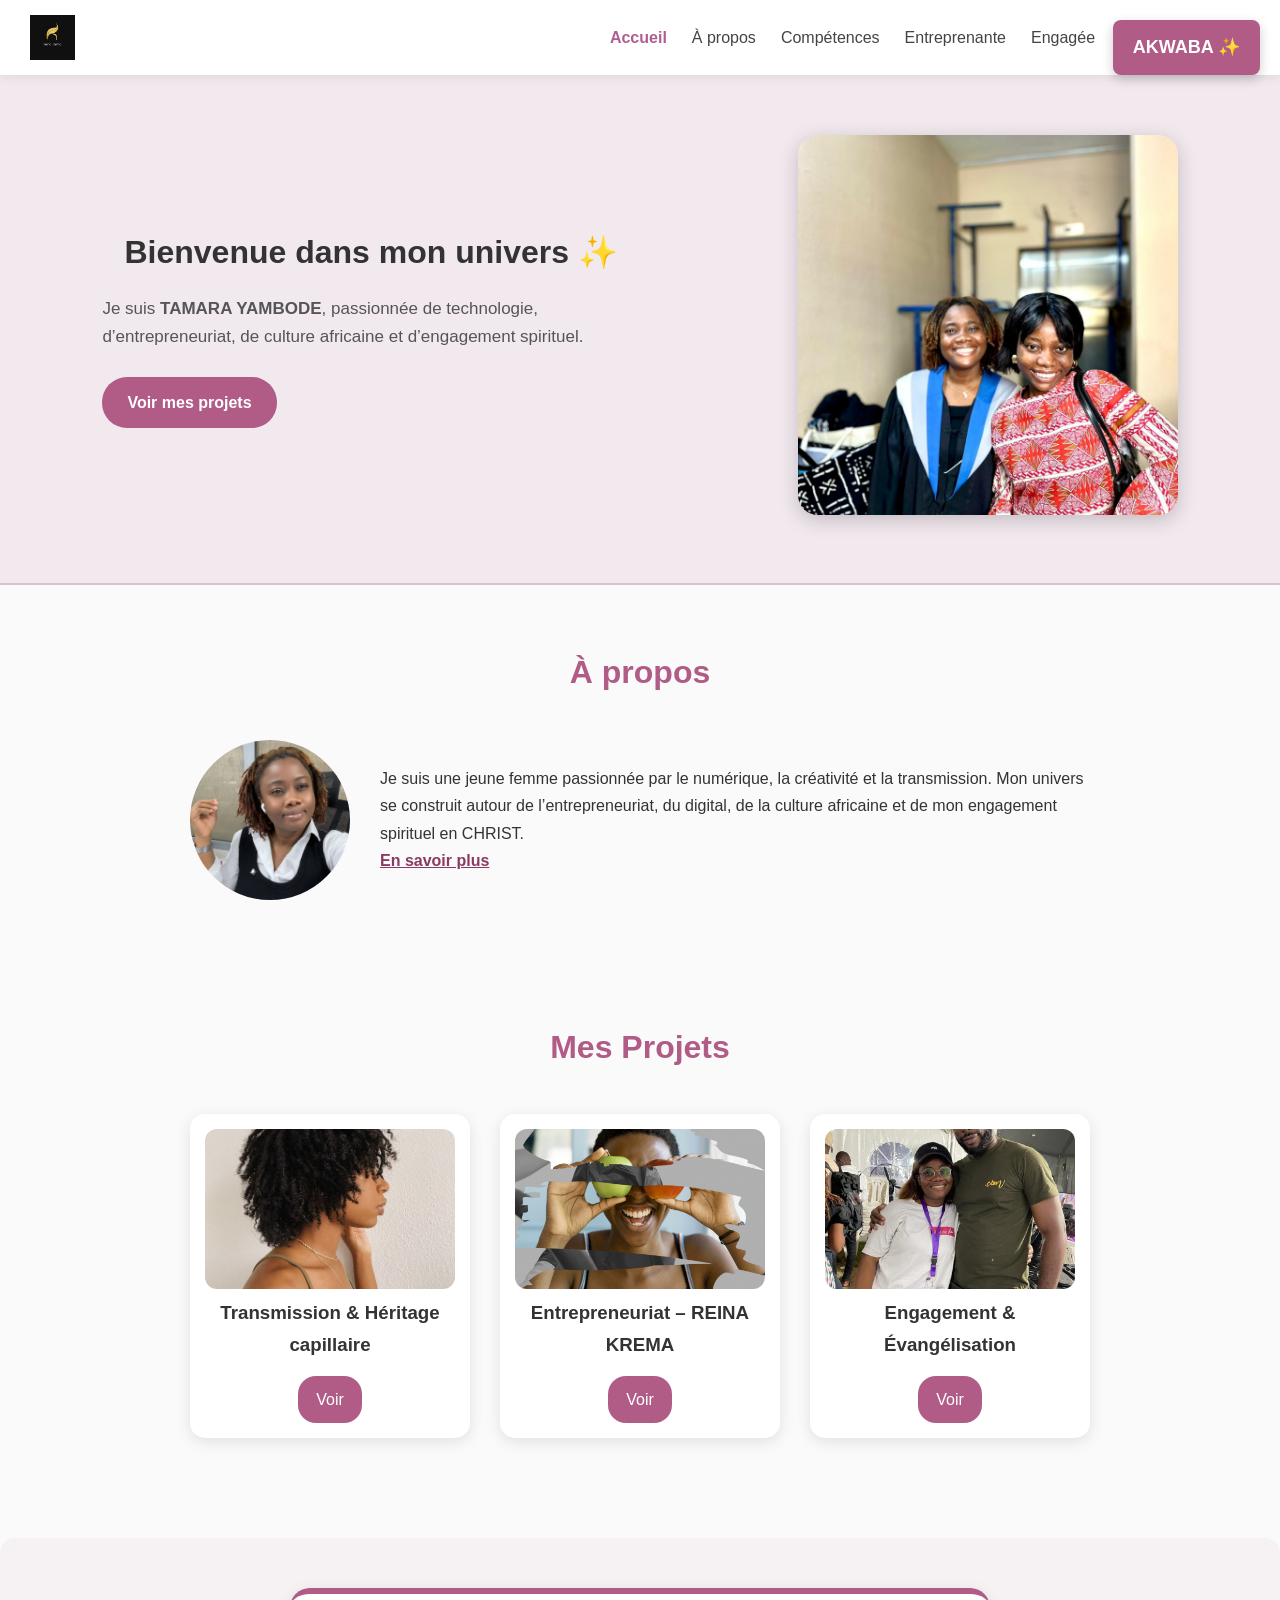
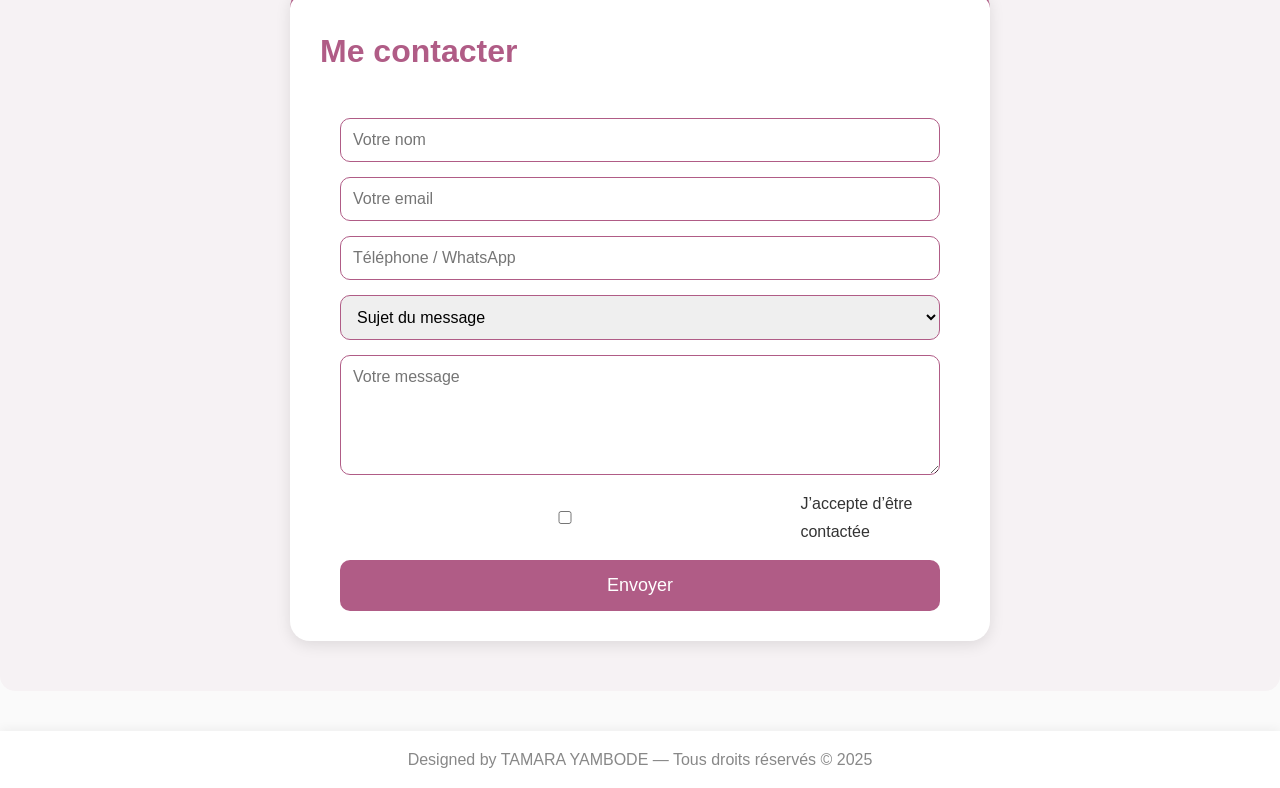
==== index.html @ 3ab8934d "Add files via upload" ====
<!DOCTYPE html>
<html lang="fr">
<head>
    <meta charset="UTF-8">
    <meta name="viewport" content="width=device-width, initial-scale=1.0">
    <title>Accueil – Tamara Yambode</title>
    <link rel="stylesheet" href="style.css">
</head>

<body>

    <!-- POPUP AKWABA -->
    <div id="akwaba-popup" class="popup">AKWABA ✨</div>

    <!-- ===================== NAVBAR ====================== -->
    <header>
        <nav class="navbar">
            <a href="index.html" class="logo">
                <img src="logo.jpeg" alt="Logo Tamara Yambode" class="logo-img">
            </a>

            <ul class="nav-links">
                <li><a href="index.html" class="active">Accueil</a></li>
                <li><a href="apropos.html">À propos</a></li>
                <li><a href="competences.html">Compétences</a></li>
                <li><a href="entreprenante.html">Entreprenante</a></li>
                <li><a href="engagee.html">Engagée</a></li>
                <li><a href="projets.html">Projets</a></li>
                <li><a href="contact.html">Contact</a></li>
            </ul>
        </nav>
    </header>

    <!-- ===================== HERO ====================== -->
    <section class="hero">
        <div class="hero-content">
            <h1 class="hero-title">Bienvenue dans mon univers ✨</h1>
            <p class="hero-subtitle">
                Je suis <strong>TAMARA YAMBODE</strong>, passionnée de technologie, d’entrepreneuriat, 
                de culture africaine et d’engagement spirituel.
            </p>
            <a href="projets.html" class="btn-hero">Voir mes projets</a>
        </div>

        <div class="hero-image">
            <img src="photoacceuil.jpeg" alt="Photo d'accueil Tamara">
        </div>
    </section>

    <!-- ===================== À PROPOS RAPIDE ====================== -->
    <section class="section-bloc">
        <h2 class="section-title">À propos</h2>

        <div class="about-mini">
            <img src="profil-tamara.jpeg" class="about-mini-photo">
            <div>
                <p>
                    Je suis une jeune femme passionnée par le numérique, la créativité et la transmission.
                    Mon univers se construit autour de l’entrepreneuriat, du digital, de la culture africaine 
                    et de mon engagement spirituel en CHRIST.
                </p>
                <a href="apropos.html" class="btn-simple">En savoir plus</a>
            </div>
        </div>
    </section>

    <!-- ===================== PROJETS CARDS ====================== -->
    <section class="section-bloc">
        <h2 class="section-title">Mes Projets</h2>

        <div class="cards-projets">
            <div class="card">
                <img src="projetheritage.jpeg">
                <h3>Transmission & Héritage capillaire</h3>
                <a href="projets.html" class="btn-card">Voir</a>
            </div>

            <div class="card">
                <img src="projetreina.jpeg">
                <h3>Entrepreneuriat – REINA KREMA</h3>
                <a href="projets.html" class="btn-card">Voir</a>
            </div>

            <div class="card">
                <img src="projetevangeliste.jpeg">
                <h3>Engagement & Évangélisation</h3>
                <a href="projets.html" class="btn-card">Voir</a>
            </div>
        </div>
    </section>

    <!-- ===================== FORMULAIRE DE CONTACT ====================== -->
    <section class="formulaire-accueil">
        <div class="contact-box">
            <h2 class="section-title">Me contacter</h2>

            <form id="contactForm" class="form-contact">
                <input type="text" id="nom" placeholder="Votre nom">
                <input type="email" id="email" placeholder="Votre email">
                <input type="tel" id="telephone" placeholder="Téléphone / WhatsApp">

                <select id="sujet">
                    <option value="">Sujet du message</option>
                    <option>Projet</option>
                    <option>Collaboration</option>
                    <option>Capillaire</option>
                    <option>Spirituel</option>
                </select>

                <textarea id="message" placeholder="Votre message"></textarea>

                <label class="checkbox">
                    <input type="checkbox" id="accepter">
                    J’accepte d’être contactée
                </label>

                <button type="submit">Envoyer</button>

                <p id="successMessage" style="display:none; color:#4C7C59; margin-top:12px;"></p>
            </form>
        </div>
    </section>

    <!-- ===================== FOOTER ====================== -->
    <footer>
        <p>Designed by TAMARA YAMBODE — Tous droits réservés © 2025</p>
    </footer>

    <!-- 🔗 Lien vers ton JavaScript -->
    <script src="script.js"></script>
</body>
</html>
---- style.css ----
/* ===================== RESET ===================== */
* {
    margin: 0;
    padding: 0;
    box-sizing: border-box;
    font-family: "Poppins", sans-serif;
}

body {
    background: #fafafa;
    color: #333;
    line-height: 1.7;
}

/* ===================== NAVBAR ===================== */
header {
    background: #ffffff;
    padding: 15px 30px;
    box-shadow: 0 2px 10px rgba(0,0,0,0.08);
    position: sticky;
    top: 0;
    z-index: 1000;
}

.navbar {
    display: flex;
    justify-content: space-between;
    align-items: center;
}

.logo {
    display: flex;
    align-items: center;
}

.logo-img {
    height: 45px;
    width: auto;
    object-fit: contain;
}


.nav-links {
    list-style: none;
    display: flex;
    gap: 25px;
}

.nav-links li a {
    text-decoration: none;
    color: #444;
    font-weight: 500;
    transition: 0.3s;
}

.nav-links li a:hover,
.nav-links li a.active {
    color: #b05e92;
    font-weight: bold;
}

/* ===================== TITRES DE SECTIONS ===================== */
section h1 {
    font-size: 35px;
    text-align: center;
    margin-bottom: 20px;
    color: #b05e92;
}

/* ===================== SECTIONS GLOBALES ===================== */
section {
    padding: 60px 10%;
}

/* ===================== BOUTON GLOBAL ===================== */
.btn {
    display: inline-block;
    background: #b05e92;
    color: white;
    padding: 12px 25px;
    border-radius: 6px;
    text-decoration: none;
    margin-top: 15px;
    transition: 0.3s;
}

.btn:hover {
    background: #8b466f;
}

/* ===================== PAGE ENTREPRENANTE / ENGAGÉE ===================== */
.entreprenante-container,
.engagee-container,
.projets-container {
    background: white;
    padding: 35px;
    border-radius: 10px;
    box-shadow: 0 3px 12px rgba(0,0,0,0.08);
    max-width: 850px;
    margin: auto;
}

.entreprenante-container h2,
.engagee-container h2,
.projet-card h2 {
    color: #8b466f;
    margin-bottom: 8px;
}

.entreprenante-container ul,
.engagee-container ul,
.projet-card ul {
    margin-left: 20px;
    margin-top: 10px;
}

.entreprenante-container li,
.engagee-container li,
.projet-card li {
    margin-bottom: 8px;
}

/* ===================== CARTE DE PROJET ===================== */
.projet-card {
    background: white;
    padding: 25px;
    border-radius: 12px;
    box-shadow: 0 2px 10px rgba(0,0,0,0.08);
    margin-bottom: 25px;
}

/* ===================== PAGE CONTACT ===================== */
.contact-form {
    background: white;
    padding: 40px;
    border-radius: 12px;
    box-shadow: 0 3px 12px rgba(0,0,0,0.09);
    max-width: 700px;
    margin: 30px auto;
    display: flex;
    flex-direction: column;
}

.contact-form label {
    margin: 10px 0 5px;
    font-weight: 600;
}

.contact-form input,
.contact-form textarea {
    padding: 12px;
    border: 1px solid #ddd;
    border-radius: 6px;
    outline: none;
    transition: 0.3s;
}

.contact-form input:focus,
.contact-form textarea:focus {
    border-color: #b05e92;
    box-shadow: 0 0 5px rgba(176,94,146,0.3);
}

/* ===================== FOOTER ===================== */
footer {
    background: #ffffff;
    padding: 15px;
    text-align: center;
    margin-top: 40px;
    box-shadow: 0 -2px 10px rgba(0,0,0,0.05);
    color: #888;
}
/* ======== SECTION PROJETS ======== */

.projects-section {
    padding: 50px 20px;
    text-align: center;
}

.projects-title {
    font-size: 32px;
    margin-bottom: 40px;
    color: #b05c86;
}

.projects-container {
    display: flex;
    justify-content: center;
    gap: 30px;
    flex-wrap: wrap;
}

.project-card {
    background: #f2eeee;
    width: 300px;
    padding: 15px;
    border-radius: 10px;
    box-shadow: 0 2px 8px rgba(5, 108, 57, 0.1);
    transition: 0.3s;
}

.project-card:hover {
    transform: translateY(-5px);
}

.project-card img {
    width: 100%;
    height: 260px;
    object-fit: cover;
    border-radius: 10px;
}

.project-card h2 {
    margin: 15px 0 10px;
    color: #350101;
    font-size: 20px;
}

.project-card p {
    color: #050501;
    font-size: 15px;
}
/* ======== BANNIÈRE COMPÉTENCES AVEC PHOTO ======== */

.competences-banner {
    width: 100%;
    height: 380px; /* hauteur de la bannière */
    background: url("competence.jpeg") center/cover no-repeat;
    border-radius: 0 0 12px 12px;
    box-shadow: 0 4px 10px rgba(0,0,0,0.2);
}

/* Titre qui vient APRES la bannière */
.competences-title {
    text-align: center;
    margin-top: 40px;
    margin-bottom: 20px;
    font-size: 36px;
    font-weight: 600;
    color: #b05c86;
}
/* ======== SECTION COMPÉTENCES — CARTES ======== */

.skills-section {
    display: flex;
    justify-content: center;
    gap: 40px;
    margin-top: 40px;
    flex-wrap: wrap;
    padding: 20px;
}

.skill-card {
    background: #fff;
    width: 320px;
    padding: 25px;
    border-radius: 15px;
    box-shadow: 0 4px 12px rgba(0,0,0,0.1);
    text-align: center;
    transition: transform 0.3s, box-shadow 0.3s;
    border-top: 6px solid #b05c86;
}

.skill-card:hover {
    transform: translateY(-6px);
    box-shadow: 0 8px 18px rgba(0,0,0,0.12);
}

.skill-card h2 {
    font-size: 22px;
    color: #b05c86;
    margin-bottom: 15px;
}

.skill-card ul {
    list-style: none;
    padding: 0;
}

.skill-card ul li {
    font-size: 16px;
    color: #444;
    padding: 6px 0;
}
/* ======== ENTREPRENANTE PAGE ======== */

.entreprenante-section {
    padding: 60px 20px;
}

.entreprenante-container {
    max-width: 1100px;
    margin: auto;
    display: flex;
    align-items: center;
    justify-content: space-between;
    gap: 40px;
    background: #ffffff;
    padding: 40px;
    border-radius: 20px;
    box-shadow: 0 4px 20px rgba(0,0,0,0.08);
}

.entreprenante-text {
    flex: 1;
}

.entreprenante-text h1 {
    text-align: center;
    color: #b05c86;
    margin-bottom: 20px;
}

.entreprenante-text h2 {
    color: #b05c86;
    margin-bottom: 15px;
}

.entreprenante-text ul {
    margin-top: 10px;
    line-height: 1.8;
}

.btn-entreprenante {
    display: inline-block;
    margin-top: 20px;
    background: #b05c86;
    color: #fff;
    padding: 12px 20px;
    border-radius: 8px;
    text-decoration: none;
    transition: 0.3s;
}

.btn-entreprenante:hover {
    background: #8c426a;
}

/* PHOTO STYLE */
.entreprenante-photo img {
    width: 250px;
    height: 250px;
    object-fit: cover;
    border-radius: 50%; /* rond */
    border: 5px solid #b05c86;
}

/* Responsive */
@media(max-width: 900px) {
    .entreprenante-container {
        flex-direction: column-reverse;
        text-align: center;
    }

    .entreprenante-photo img {
        margin-bottom: 20px;
    }
}
/* ======== PAGE ENGAGÉE — NOUVELLE DISPOSITION ======== */
.engagee-new {
    display: flex;
    height: 100vh;
    width: 100%;
}

/* PHOTO À GAUCHE */
.engagee-left {
    position: relative;
    width: 50%;
    height: 100%;
}

.engagee-left img {
    width: 100%;
    height: 100%;
    object-fit: cover;
    filter: brightness(75%);
    border-radius: 0 40px 40px 0;
}



/* CONTENU À DROITE */
.engagee-right {
    width: 50%;
    display: flex;
    align-items: center;
    padding: 50px;
    background: #F8F8F8;
}

/* CARTE DE TEXTE */
.engagee-card {
    background: #FFF;
    padding: 40px;
    border-radius: 20px;
    box-shadow: 0 5px 20px rgba(0,0,0,0.1);
    max-width: 500px;
}

.engagee-card h2 {
    color: #7C3B8B;
    margin-bottom: 15px;
}

.engagee-card h3 {
    margin-top: 20px;
    margin-bottom: 10px;
    color: #7C3B8B;
}

.engagee-card ul li {
    margin: 8px 0;
    font-size: 16px;
}

.btn-engagee-new {
    display: inline-block;
    margin-top: 25px;
    background: #7C3B8B;
    padding: 12px 20px;
    color: #fff;
    text-decoration: none;
    border-radius: 8px;
    transition: 0.3s;
}

.btn-engagee-new:hover {
    background: #642d6f;
}

/* RESPONSIVE */
@media(max-width: 900px) {
    .engagee-new {
        flex-direction: column;
        height: auto;
    }

    .engagee-left, .engagee-right {
        width: 100%;
        height: auto;
    }

    .engagee-left img {
        border-radius: 0;
        height: 350px;
    }

    .engagee-title {
        font-size: 36px;
        bottom: 20px;
    }
}

/* ======================= SECTION HERO ======================= */
.hero {
    display: flex;
    align-items: center;
    justify-content: space-between;
    padding: 70px 10%;
    background: #fdf6fa;
    gap: 40px;
    flex-wrap: wrap;
}

.hero-content {
    max-width: 550px;
}

.hero-content h1 {
    font-size: 32px;
    line-height: 1.4;
    color: #333;
    margin-bottom: 20px;
}

.hero-content .rose {
    color: #b05c86;
    font-weight: bold;
}

.hero-content p {
    font-size: 17px;
    margin-bottom: 25px;
    color: #555;
}

.hero-img img {
    width: 330px;
    height: 330px;
    object-fit: cover;
    border-radius: 50%;
    border: 4px solid #b05c86;
}


/* ======================= SECTION A PROPOS ======================= */
.accueil-apropos {
    background: #ffffff;
    padding: 70px 10%;
    text-align: center;
}

.accueil-apropos h2 {
    font-size: 30px;
    color: #b05c86;
    margin-bottom: 35px;
}

.accueil-apropos-container {
    display: flex;
    justify-content: center;
    align-items: center;
    gap: 60px;
    flex-wrap: wrap;
}

.ap-text {
    max-width: 450px;
    text-align: left;
}

.ap-text p {
    font-size: 17px;
    color: #444;
    margin-bottom: 20px;
}

.ap-photo img {
    width: 260px;
    height: 260px;
    object-fit: cover;
    border-radius: 50%;
    border: 4px solid #b05c86;
}


/* ======================= BOUTONS ======================= */
.btn, .btn-small {
    display: inline-block;
    background: #b05c86;
    color: #fff;
    padding: 10px 22px;
    border-radius: 6px;
    text-decoration: none;
    transition: 0.3s;
}

.btn:hover,
.btn-small:hover {
    background: #8c456c;
}

.btn-small {
    padding: 6px 14px;
    font-size: 14px;
}


/* ======================= SECTION PROJETS ======================= */
.accueil-projets {
    background: #f8f3f6;
    padding: 70px 10%;
    text-align: center;
}

.accueil-projets h2 {
    font-size: 30px;
    color: #b05c86;
    margin-bottom: 40px;
}

.accueil-projets-container {
    display: flex;
    justify-content: center;
    gap: 30px;
    flex-wrap: wrap;
}

.projet-card {
    background: #fff;
    width: 280px;
    padding: 15px;
    border-radius: 15px;
    box-shadow: 0 4px 10px rgba(0,0,0,0.1);
    text-align: center;
}

.projet-card img {
    width: 100%;
    height: 200px;
    object-fit: cover;
    border-radius: 12px;
}

.projet-card h3 {
    font-size: 18px;
    margin: 15px 0;
    color: #b05c86;
}


/* ======================= SECTION COMPÉTENCES ======================= */
.accueil-competences {
    padding: 70px 10%;
    background: #ffffff;
    text-align: center;
}

.accueil-competences h2 {
    font-size: 30px;
    color: #b05c86;
    margin-bottom: 40px;
}

.skills-lists {
    display: flex;
    justify-content: center;
    gap: 60px;
    flex-wrap: wrap;
}

.skill-block {
    background: #faf4f7;
    padding: 25px 30px;
    border-radius: 12px;
    width: 260px;
    text-align: left;
    box-shadow: 0 4px 10px rgba(0,0,0,0.05);
}

.skill-block h3 {
    color: #b05c86;
    margin-bottom: 12px;
}

.skill-block ul li {
    margin-bottom: 8px;
    color: #444;
}


/* ======================= SECTION CONTACT ======================= */
.accueil-contact {
    text-align: center;
    padding: 70px 10%;
    background: #fdf6fa;
}

.accueil-contact h2 {
    font-size: 28px;
    color: #8c456c;
    margin-bottom: 25px;
}


/* ======================= RESPONSIVE ======================= */
@media (max-width: 900px) {
    .hero {
        text-align: center;
        flex-direction: column;
    }

    .hero-content {
        text-align: center;
    }

    .accueil-apropos-container {
        flex-direction: column;
    }

    .skills-lists {
        flex-direction: column;
        align-items: center;
    }
}
/* ===== HERO ===== */

.hero {
    display: flex;
    align-items: center;
    justify-content: space-between;
    padding: 60px 8%;
    background: #f2e9ef;
    border-bottom: 2px solid #dfc0cf;
}

.hero-content {
    width: 50%;
}

.hero-title {
    font-size: 42px;
    font-weight: bold;
    color: #8b3a62;
    margin-bottom: 15px;
}

.hero-subtitle {
    font-size: 18px;
    color: #444;
    margin-bottom: 25px;
}

.btn-hero {
    display: inline-block;
    background: #b05c86;
    color: #fff;
    padding: 12px 25px;
    border-radius: 25px;
    text-decoration: none;
    font-weight: bold;
    transition: 0.3s;
}

.btn-hero:hover {
    background: #8b3a62;
}

/* Image de droite */
.hero-image img {
    width: 380px;
    height: 380px;
    object-fit: cover;
    border-radius: 20px;
    box-shadow: 0 5px 20px rgba(0,0,0,0.2);
}


/* ===== SECTION BLOCS ===== */

.section-bloc {
    padding: 60px 8%;
    text-align: center;
}

.section-title {
    font-size: 32px;
    color: #b05c86;
    margin-bottom: 40px;
}

/* About mini */

.about-mini {
    display: flex;
    align-items: center;
    gap: 30px;
    max-width: 900px;
    margin: auto;
    text-align: left;
}

.about-mini-photo {
    width: 160px;
    height: 160px;
    border-radius: 50%;
    object-fit: cover;
}

.btn-simple {
    color: #8b3a62;
    font-weight: bold;
    text-decoration: underline;
}

/* Cards projets */

.cards-projets {
    display: flex;
    justify-content: center;
    gap: 30px;
    flex-wrap: wrap;
}

.card {
    background: #fff;
    padding: 15px;
    width: 280px;
    border-radius: 15px;
    box-shadow: 0 4px 15px rgba(0,0,0,0.1);
    transition: 0.3s;
}

.card:hover {
    transform: translateY(-5px);
}

.card img {
    width: 100%;
    height: 160px;
    object-fit: cover;
    border-radius: 12px;
}

.btn-card {
    display: inline-block;
    margin-top: 15px;
    padding: 10px 18px;
    background: #b05c86;
    color: #fff;
    border-radius: 18px;
    text-decoration: none;
}
/* ====== FORMULAIRE DE CONTACT ====== */

.contact-section {
    padding: 60px 10%;
    background: #fdf6fa;
    text-align: center;
}

.contact-section h1 {
    font-size: 32px;
    color: #b05c86;
    margin-bottom: 10px;
}

.contact-intro {
    color: #555;
    font-size: 17px;
    margin-bottom: 40px;
}

.contact-form {
    max-width: 600px;
    margin: auto;
    background: #fff;
    padding: 40px;
    border-radius: 15px;
    box-shadow: 0 4px 15px rgba(0,0,0,0.1);
    text-align: left;
}

.contact-form label {
    font-weight: bold;
    color: #444;
}

.contact-form input,
.contact-form select,
.contact-form textarea {
    width: 100%;
    padding: 12px;
    margin: 8px 0 20px;
    border: 1px solid #ccc;
    border-radius: 8px;
    font-size: 15px;
}

.checkbox-area {
    display: flex;
    align-items: center;
    margin-bottom: 20px;
}

.checkbox-area label {
    margin-left: 10px;
    font-weight: normal;
}

.btn-form {
    width: 100%;
    padding: 12px;
    background: #b05c86;
    border: none;
    border-radius: 8px;
    color: white;
    font-size: 17px;
    cursor: pointer;
    transition: 0.3s;
}

.btn-form:hover {
    background: #8b3a62;
}

.success-message {
    margin-top: 20px;
    color: #4C7C59;
    font-weight: bold;
    display: none;
}
/* ===== FORMULAIRE ===== */
.formulaire-accueil {
    padding: 50px 20px;
    background: #f6f2f4;
    margin-top: 40px;
    border-radius: 15px;
}

.form-contact {
    max-width: 600px;
    margin: auto;
    display: flex;
    flex-direction: column;
    gap: 15px;
}

.form-contact input,
.form-contact select,
.form-contact textarea {
    width: 100%;
    padding: 12px;
    border: 1px solid #b05c86;
    border-radius: 10px;
    font-size: 16px;
}

.form-contact textarea {
    height: 120px;
}

.checkbox {
    display: flex;
    align-items: center;
    gap: 10px;
}

.form-contact button {
    width: 100%;
    padding: 15px;
    font-size: 18px;
    border-radius: 10px;
    border: none;
    background: #b05c86;
    color: white;
    cursor: pointer;
}

.form-contact button:hover {
    background: #8a4569;
}
/* ===== CADRE DU FORMULAIRE ===== */
.contact-box {
    background: white;
    padding: 30px;
    border-radius: 20px;
    box-shadow: 0 4px 15px rgba(0,0,0,0.1);
    max-width: 700px;
    margin: auto;
    border-top: 6px solid #b05c86; /* couleur élégante du thème */
}
.popup {
    position: fixed;
    top: 20px;
    right: 20px;
    background: #b05c86;
    color: white;
    padding: 12px 20px;
    border-radius: 8px;
    font-size: 18px;
    font-weight: bold;
    display: none;
    box-shadow: 0 4px 12px rgba(0,0,0,0.2);
    z-index: 9999;
}
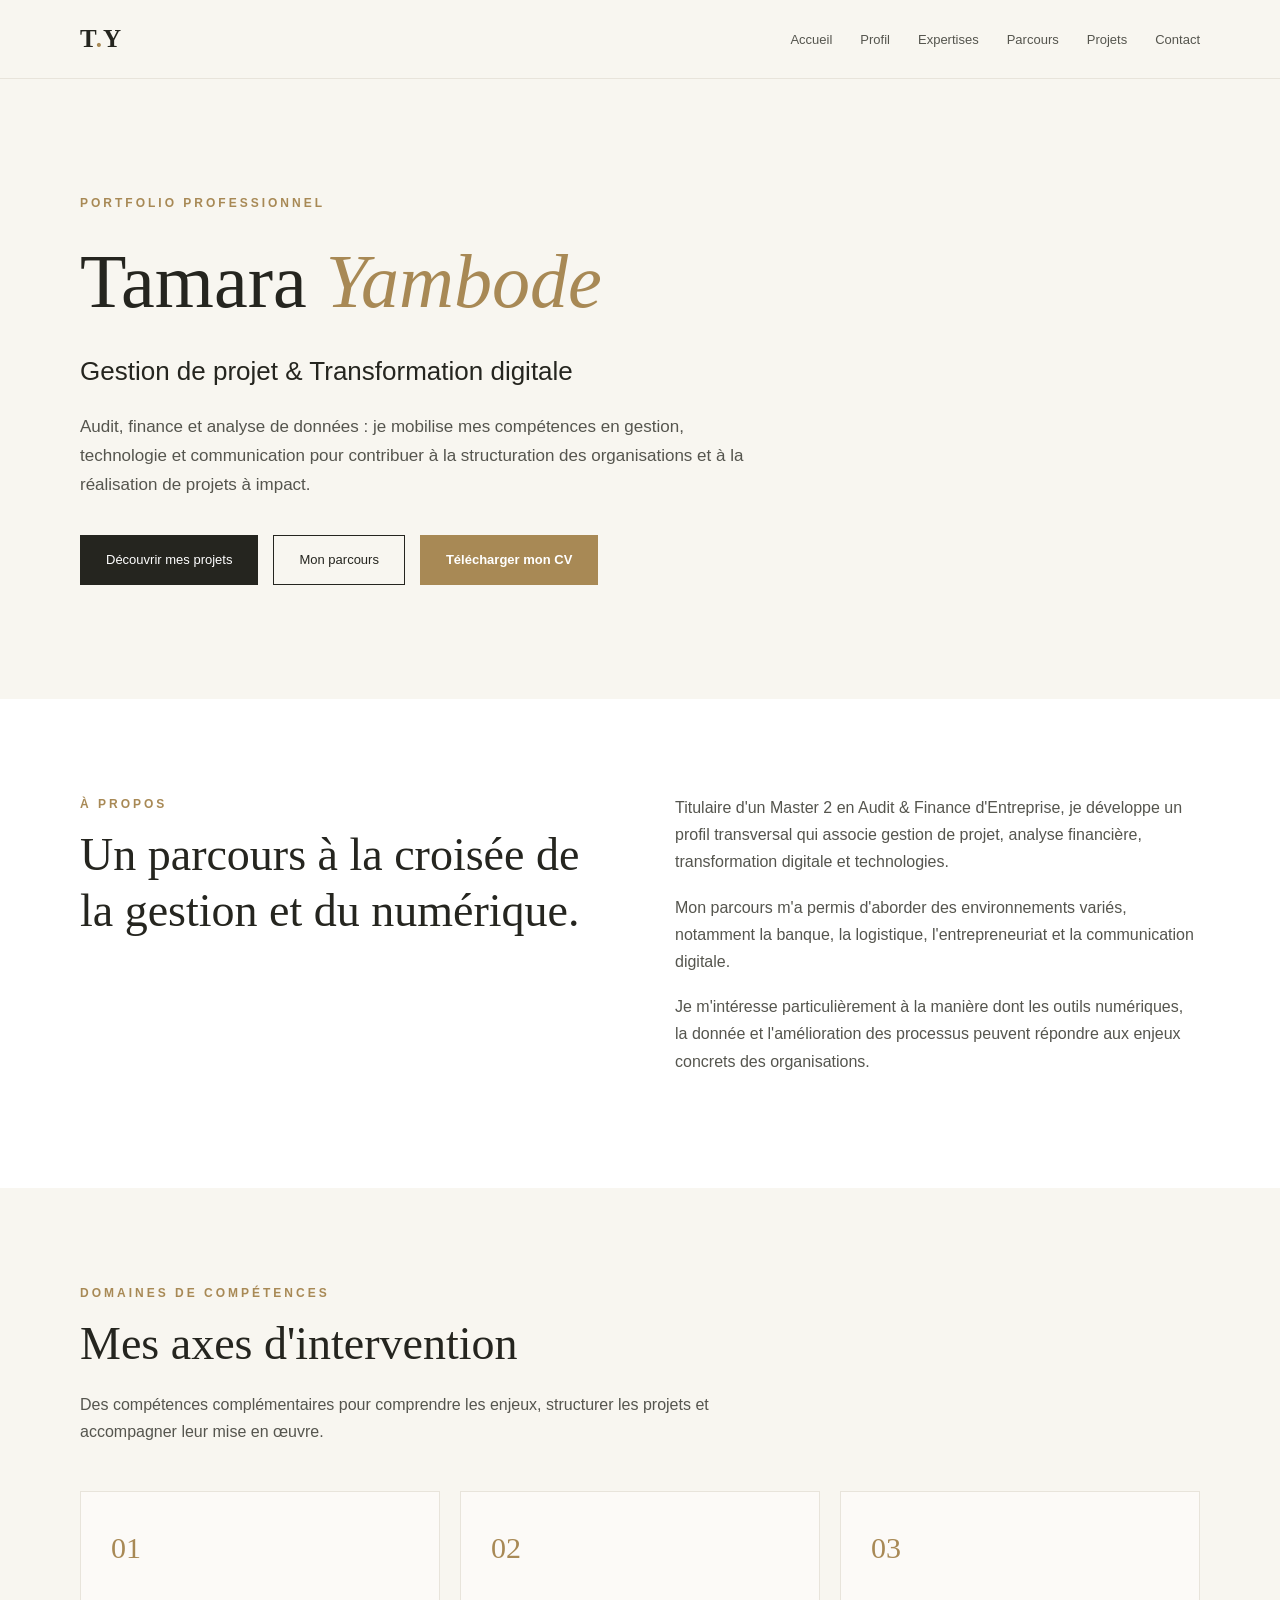
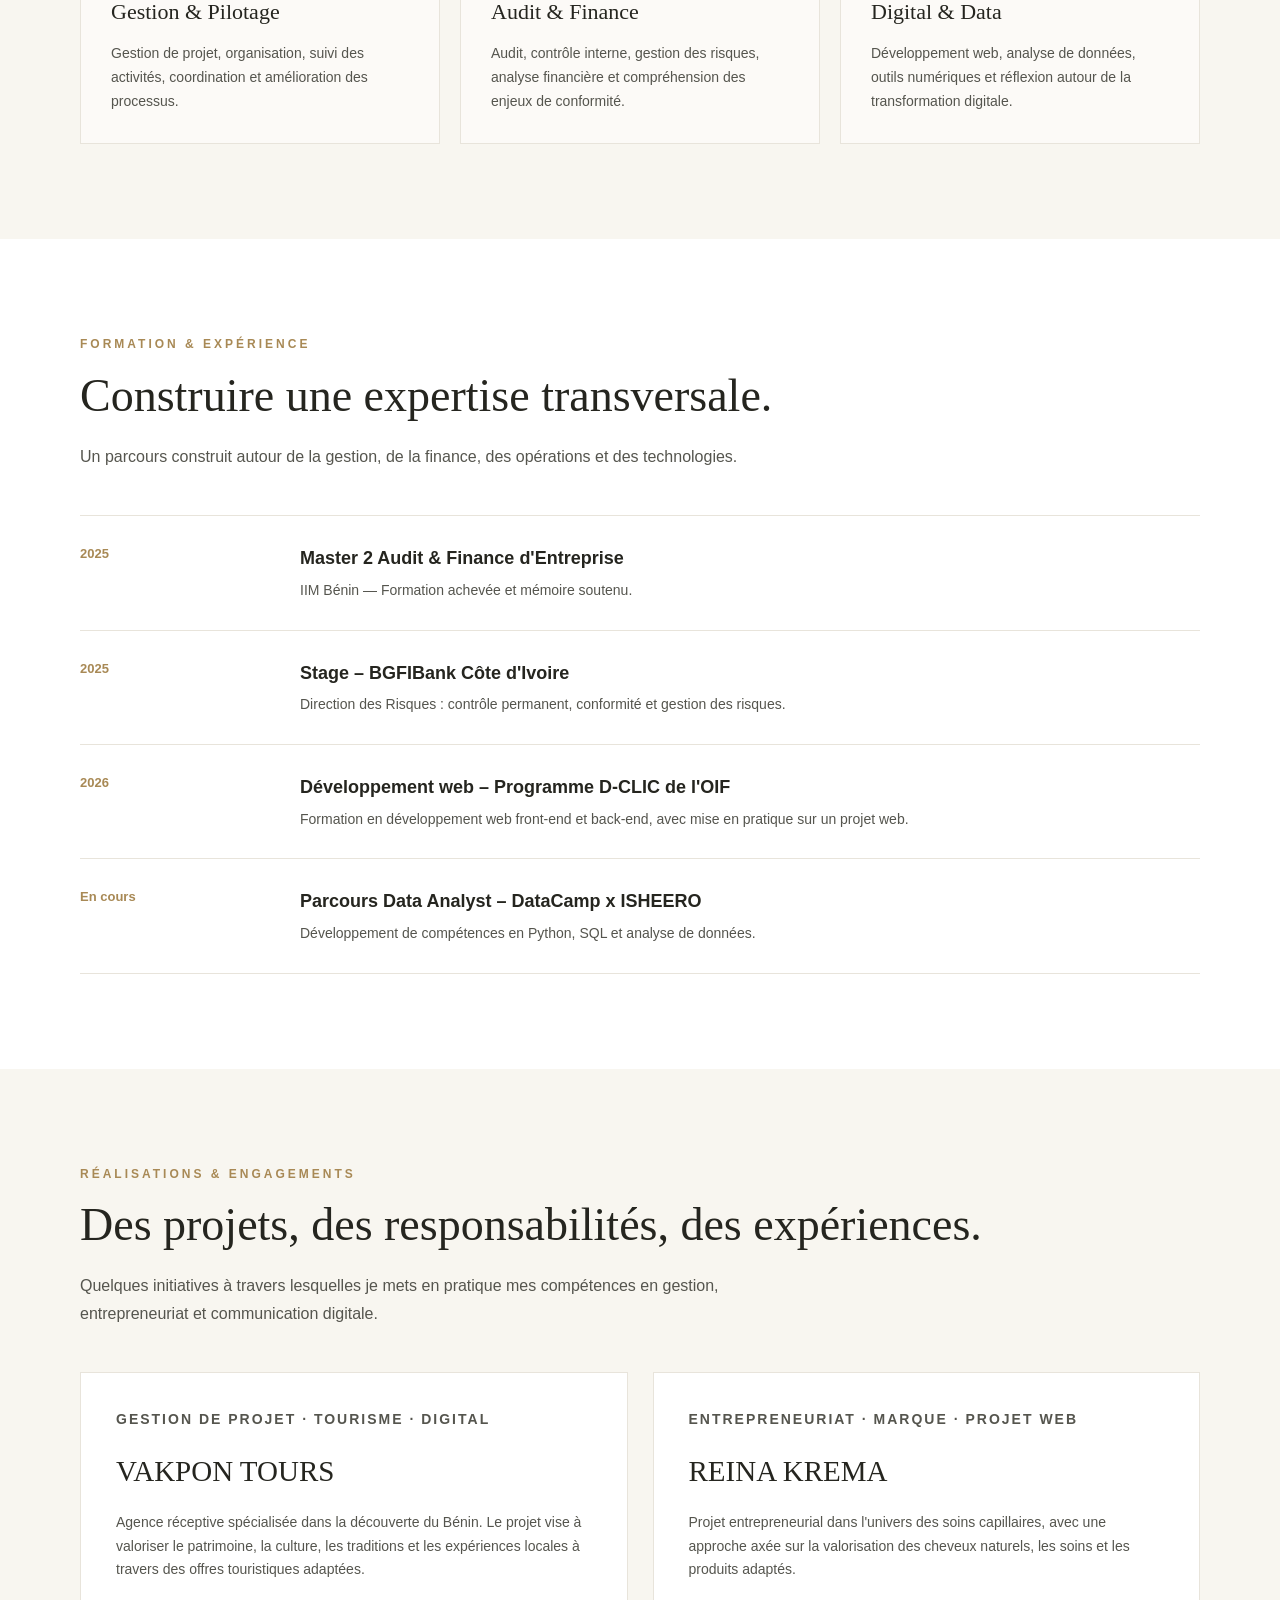
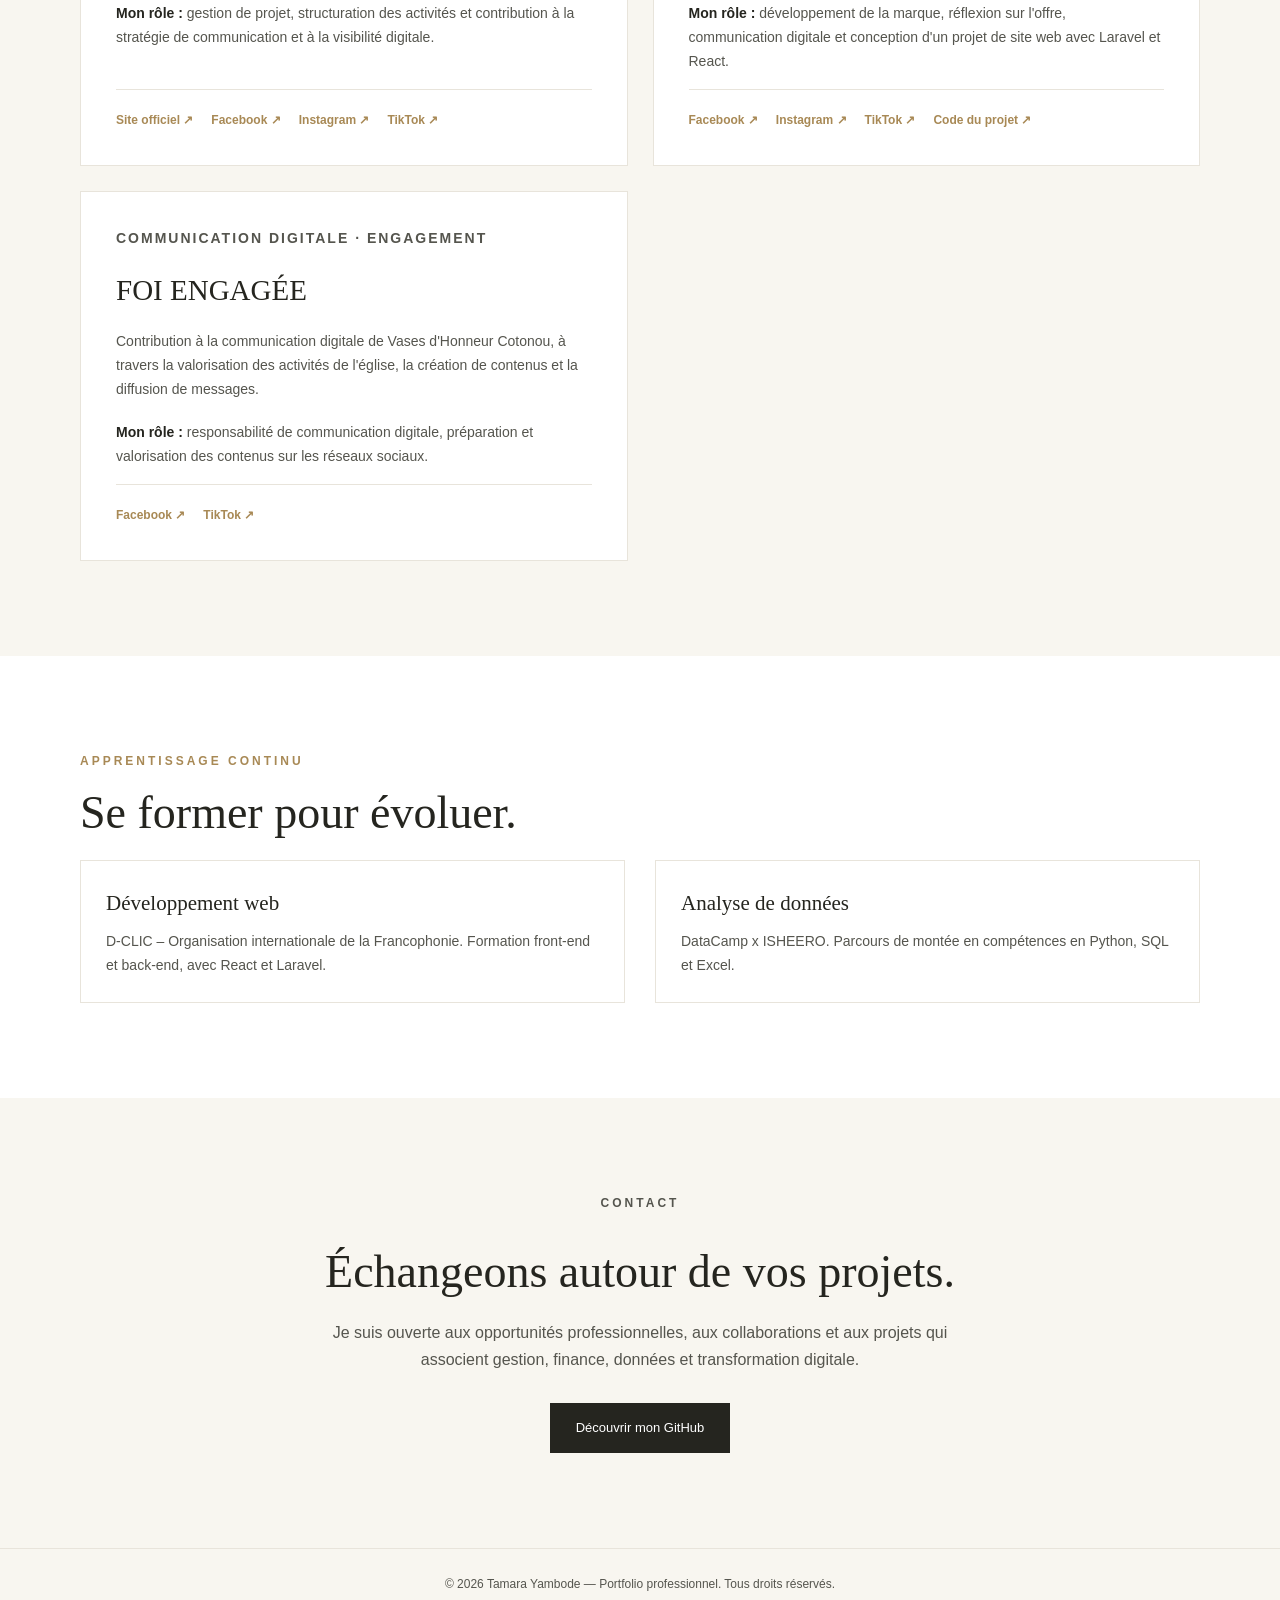
==== commit ff6a2858: "Mise à jour du portfolio et du CV" ====
--- a/index.html
+++ b/index.html
@@ -1,132 +1,902 @@
+
 <!DOCTYPE html>
 <html lang="fr">
 <head>
-    <meta charset="UTF-8">
-    <meta name="viewport" content="width=device-width, initial-scale=1.0">
-    <title>Accueil – Tamara Yambode</title>
-    <link rel="stylesheet" href="style.css">
+  <meta charset="UTF-8">
+  <meta name="viewport" content="width=device-width, initial-scale=1.0">
+
+  <title>Tamara Yambode | Gestion de projet & Transformation digitale</title>
+
+  <meta name="description" content="Portfolio professionnel de Tamara Yambode : gestion de projet, audit, finance, analyse de données, développement web et communication digitale.">
+
+  <style>
+    :root {
+      --ivory: #f8f6f0;
+      --white: #ffffff;
+      --dark: #25251f;
+      --text: #55554e;
+      --gold: #a88955;
+      --light-gold: #e8dfcf;
+      --border: #e8e4db;
+    }
+
+    * {
+      margin: 0;
+      padding: 0;
+      box-sizing: border-box;
+    }
+
+    html {
+      scroll-behavior: smooth;
+    }
+
+    body {
+      font-family: Arial, Helvetica, sans-serif;
+      background: var(--ivory);
+      color: var(--dark);
+      line-height: 1.7;
+    }
+
+    a {
+      color: inherit;
+      text-decoration: none;
+    }
+
+    .container {
+      width: min(1120px, 90%);
+      margin: auto;
+    }
+
+    /* NAVIGATION */
+
+    header {
+      position: sticky;
+      top: 0;
+      z-index: 100;
+      background: rgba(248, 246, 240, 0.96);
+      border-bottom: 1px solid var(--border);
+      backdrop-filter: blur(12px);
+    }
+
+    .navbar {
+      min-height: 78px;
+      display: flex;
+      justify-content: space-between;
+      align-items: center;
+      gap: 25px;
+    }
+
+    .logo {
+      font-family: Georgia, serif;
+      font-size: 25px;
+      font-weight: bold;
+      letter-spacing: 1px;
+    }
+
+    .logo span {
+      color: var(--gold);
+    }
+
+    .nav-links {
+      display: flex;
+      align-items: center;
+      gap: 28px;
+      list-style: none;
+    }
+
+    .nav-links a {
+      font-size: 13px;
+      color: var(--text);
+      transition: color 0.3s;
+    }
+
+    .nav-links a:hover {
+      color: var(--gold);
+    }
+
+    .menu-toggle {
+      display: none;
+      background: none;
+      border: 0;
+      font-size: 27px;
+      cursor: pointer;
+      color: var(--dark);
+    }
+
+    /* HERO */
+
+    .hero {
+      min-height: 620px;
+      display: flex;
+      align-items: center;
+      padding: 100px 0;
+    }
+
+    .hero-content {
+      max-width: 850px;
+    }
+
+    .eyebrow {
+      color: var(--gold);
+      font-size: 12px;
+      font-weight: bold;
+      text-transform: uppercase;
+      letter-spacing: 3px;
+      margin-bottom: 25px;
+    }
+
+    .hero h1 {
+      font-family: Georgia, serif;
+      font-size: clamp(42px, 7vw, 76px);
+      font-weight: normal;
+      line-height: 1.12;
+      margin-bottom: 25px;
+    }
+
+    .hero h1 span {
+      color: var(--gold);
+      font-style: italic;
+    }
+
+    .hero-description {
+      max-width: 690px;
+      color: var(--text);
+      font-size: 17px;
+      margin-bottom: 35px;
+    }
+
+    .hero-buttons {
+      display: flex;
+      flex-wrap: wrap;
+      gap: 15px;
+    }
+
+    .btn {
+      display: inline-block;
+      padding: 13px 25px;
+      border: 1px solid var(--dark);
+      font-size: 13px;
+      transition: 0.3s;
+      text-align: center;
+    }
+
+    .btn-primary {
+      background: var(--dark);
+      color: var(--white);
+    }
+
+    .btn-primary:hover {
+      background: var(--gold);
+      border-color: var(--gold);
+    }
+
+    .btn-secondary:hover {
+      background: var(--light-gold);
+    }
+
+    /* BOUTON CV */
+
+    .btn-cv {
+      background: var(--gold);
+      color: var(--white);
+      border-color: var(--gold);
+      font-weight: bold;
+    }
+
+    .btn-cv:hover {
+      background: var(--dark);
+      border-color: var(--dark);
+      color: var(--white);
+    }
+
+    /* SECTIONS */
+
+    section {
+      padding: 95px 0;
+      scroll-margin-top: 80px;
+    }
+
+    .section-label {
+      color: var(--gold);
+      font-size: 12px;
+      font-weight: bold;
+      letter-spacing: 3px;
+      text-transform: uppercase;
+      margin-bottom: 13px;
+    }
+
+    .section-title {
+      font-family: Georgia, serif;
+      font-size: clamp(32px, 5vw, 46px);
+      font-weight: normal;
+      line-height: 1.2;
+      margin-bottom: 20px;
+    }
+
+    .section-intro {
+      color: var(--text);
+      max-width: 700px;
+      margin-bottom: 45px;
+    }
+
+    /* PROFIL */
+
+    .about {
+      background: var(--white);
+    }
+
+    .about-grid {
+      display: grid;
+      grid-template-columns: 1fr 1fr;
+      gap: 70px;
+      align-items: start;
+    }
+
+    .about-text p {
+      color: var(--text);
+      margin-bottom: 18px;
+    }
+
+    .about-highlight {
+      border-left: 2px solid var(--gold);
+      padding: 10px 0 10px 25px;
+      font-family: Georgia, serif;
+      font-size: 23px;
+      line-height: 1.5;
+    }
+
+    /* DOMAINES */
+
+    .expertise-grid {
+      display: grid;
+      grid-template-columns: repeat(3, 1fr);
+      gap: 20px;
+      margin-top: 40px;
+    }
+
+    .expertise-card {
+      padding: 30px;
+      border: 1px solid var(--border);
+      background: rgba(255,255,255,0.45);
+    }
+
+    .expertise-number {
+      color: var(--gold);
+      font-family: Georgia, serif;
+      font-size: 30px;
+      margin-bottom: 20px;
+    }
+
+    .expertise-card h3 {
+      font-family: Georgia, serif;
+      font-size: 22px;
+      font-weight: normal;
+      margin-bottom: 12px;
+    }
+
+    .expertise-card p {
+      color: var(--text);
+      font-size: 14px;
+    }
+
+    /* PARCOURS */
+
+    .journey {
+      background: var(--white);
+    }
+
+    .journey-list {
+      border-top: 1px solid var(--border);
+    }
+
+    .journey-item {
+      display: grid;
+      grid-template-columns: 190px 1fr;
+      gap: 30px;
+      padding: 27px 0;
+      border-bottom: 1px solid var(--border);
+    }
+
+    .journey-item .date {
+      color: var(--gold);
+      font-size: 13px;
+      font-weight: bold;
+    }
+
+    .journey-item h3 {
+      font-size: 18px;
+      margin-bottom: 5px;
+    }
+
+    .journey-item p {
+      color: var(--text);
+      font-size: 14px;
+    }
+
+    /* PROJETS */
+
+    .projects-grid {
+      display: grid;
+      grid-template-columns: repeat(2, 1fr);
+      gap: 25px;
+      margin-top: 45px;
+    }
+
+    .project-card {
+      background: var(--white);
+      border: 1px solid var(--border);
+      padding: 35px;
+      display: flex;
+      flex-direction: column;
+      min-height: 370px;
+      transition: transform 0.3s, box-shadow 0.3s;
+    }
+
+    .project-card:hover {
+      transform: translateY(-5px);
+      box-shadow: 0 15px 35px rgba(0,0,0,0.06);
+    }
+
+    .project-category {
+      color: var(--gold);
+      text-transform: uppercase;
+      letter-spacing: 2px;
+      font-size: 11px;
+      font-weight: bold;
+      margin-bottom: 20px;
+    }
+
+    .project-card h3 {
+      font-family: Georgia, serif;
+      font-size: 29px;
+      font-weight: normal;
+      margin-bottom: 15px;
+    }
+
+    .project-card p {
+      color: var(--text);
+      font-size: 14px;
+      margin-bottom: 15px;
+    }
+
+    .project-role {
+      font-size: 13px;
+      margin-top: 5px;
+      margin-bottom: 20px;
+    }
+
+    .project-role strong {
+      color: var(--dark);
+    }
+
+    .project-links {
+      display: flex;
+      flex-wrap: wrap;
+      gap: 10px 18px;
+      margin-top: auto;
+      padding-top: 20px;
+      border-top: 1px solid var(--border);
+    }
+
+    .project-links a {
+      font-size: 12px;
+      color: var(--gold);
+      font-weight: bold;
+    }
+
+    .project-links a:hover {
+      color: var(--dark);
+      text-decoration: underline;
+    }
+
+    /* FORMATION */
+
+    .education {
+      background: var(--white);
+    }
+
+    .education-box {
+      display: grid;
+      grid-template-columns: 1fr 1fr;
+      gap: 30px;
+    }
+
+    .education-item {
+      padding: 25px;
+      border: 1px solid var(--border);
+    }
+
+    .education-item h3 {
+      font-family: Georgia, serif;
+      font-size: 21px;
+      font-weight: normal;
+      margin-bottom: 8px;
+    }
+
+    .education-item p {
+      color: var(--text);
+      font-size: 14px;
+    }
+
+    /* CONTACT */
+
+    .contact {
+      text-align: center;
+    }
+
+    .contact-content {
+      max-width: 680px;
+      margin: auto;
+    }
+
+    .contact-content p {
+      color: var(--text);
+      margin-bottom: 30px;
+    }
+
+    footer {
+      border-top: 1px solid var(--border);
+      padding: 25px 0;
+      text-align: center;
+      color: var(--text);
+      font-size: 12px;
+    }
+
+    /* RESPONSIVE */
+
+    @media (max-width: 800px) {
+      .menu-toggle {
+        display: block;
+      }
+
+      .nav-links {
+        display: none;
+        position: absolute;
+        top: 78px;
+        left: 0;
+        width: 100%;
+        background: var(--ivory);
+        padding: 25px 5%;
+        flex-direction: column;
+        align-items: flex-start;
+        border-bottom: 1px solid var(--border);
+      }
+
+      .nav-links.active {
+        display: flex;
+      }
+
+      .hero {
+        min-height: 530px;
+        padding: 75px 0;
+      }
+
+      .about-grid,
+      .expertise-grid,
+      .projects-grid,
+      .education-box {
+        grid-template-columns: 1fr;
+      }
+
+      .about-grid {
+        gap: 30px;
+      }
+
+      .journey-item {
+        grid-template-columns: 1fr;
+        gap: 8px;
+      }
+
+      section {
+        padding: 70px 0;
+      }
+
+      .hero-buttons {
+        flex-direction: column;
+        align-items: flex-start;
+      }
+
+      .hero-buttons .btn {
+        width: 100%;
+        max-width: 320px;
+      }
+    }
+  </style>
 </head>
 
 <body>
 
-    <!-- POPUP AKWABA -->
-    <div id="akwaba-popup" class="popup">AKWABA ✨</div>
-
-    <!-- ===================== NAVBAR ====================== -->
-    <header>
-        <nav class="navbar">
-            <a href="index.html" class="logo">
-                <img src="logo.jpeg" alt="Logo Tamara Yambode" class="logo-img">
+  <header>
+    <div class="container navbar">
+      <a href="#accueil" class="logo">T<span>.</span>Y</a>
+
+      <button class="menu-toggle" aria-label="Ouvrir le menu" aria-expanded="false">
+        ☰
+      </button>
+
+      <ul class="nav-links">
+        <li><a href="#accueil">Accueil</a></li>
+        <li><a href="#profil">Profil</a></li>
+        <li><a href="#expertises">Expertises</a></li>
+        <li><a href="#parcours">Parcours</a></li>
+        <li><a href="#projets">Projets</a></li>
+        <li><a href="#contact">Contact</a></li>
+      </ul>
+    </div>
+  </header>
+
+  <main>
+
+    <!-- ACCUEIL -->
+
+    <section class="hero" id="accueil">
+      <div class="container">
+        <div class="hero-content">
+
+          <p class="eyebrow">Portfolio professionnel</p>
+
+          <h1>
+            Tamara <span>Yambode</span>
+          </h1>
+
+          <h2 style="font-size: clamp(19px, 3vw, 26px); font-weight: 500; margin-bottom: 20px;">
+            Gestion de projet & Transformation digitale
+          </h2>
+
+          <p class="hero-description">
+            Audit, finance et analyse de données : je mobilise mes compétences
+            en gestion, technologie et communication pour contribuer à la
+            structuration des organisations et à la réalisation de projets
+            à impact.
+          </p>
+
+          <div class="hero-buttons">
+            <a href="#projets" class="btn btn-primary">
+              Découvrir mes projets
             </a>
 
-            <ul class="nav-links">
-                <li><a href="index.html" class="active">Accueil</a></li>
-                <li><a href="apropos.html">À propos</a></li>
-                <li><a href="competences.html">Compétences</a></li>
-                <li><a href="entreprenante.html">Entreprenante</a></li>
-                <li><a href="engagee.html">Engagée</a></li>
-                <li><a href="projets.html">Projets</a></li>
-                <li><a href="contact.html">Contact</a></li>
-            </ul>
-        </nav>
-    </header>
-
-    <!-- ===================== HERO ====================== -->
-    <section class="hero">
-        <div class="hero-content">
-            <h1 class="hero-title">Bienvenue dans mon univers ✨</h1>
-            <p class="hero-subtitle">
-                Je suis <strong>TAMARA YAMBODE</strong>, passionnée de technologie, d’entrepreneuriat, 
-                de culture africaine et d’engagement spirituel.
-            </p>
-            <a href="projets.html" class="btn-hero">Voir mes projets</a>
+            <a href="#profil" class="btn btn-secondary">
+              Mon parcours
+            </a>
+
+            <a href="cv-tamara.pdf" download class="btn btn-cv">
+              Télécharger mon CV
+            </a>
+          </div>
+
         </div>
-
-        <div class="hero-image">
-            <img src="photoacceuil.jpeg" alt="Photo d'accueil Tamara">
+      </div>
+    </section>
+
+    <!-- PROFIL -->
+
+    <section class="about" id="profil">
+      <div class="container">
+
+        <div class="about-grid">
+
+          <div>
+            <p class="section-label">À propos</p>
+            <h2 class="section-title">Un parcours à la croisée de la gestion et du numérique.</h2>
+          </div>
+
+          <div class="about-text">
+            <p>
+              Titulaire d'un Master 2 en Audit & Finance d'Entreprise,
+              je développe un profil transversal qui associe gestion de projet,
+              analyse financière, transformation digitale et technologies.
+            </p>
+
+            <p>
+              Mon parcours m'a permis d'aborder des environnements variés,
+              notamment la banque, la logistique, l'entrepreneuriat et la
+              communication digitale.
+            </p>
+
+            <p>
+              Je m'intéresse particulièrement à la manière dont les outils
+              numériques, la donnée et l'amélioration des processus peuvent
+              répondre aux enjeux concrets des organisations.
+            </p>
+          </div>
+
         </div>
+
+      </div>
     </section>
 
-    <!-- ===================== À PROPOS RAPIDE ====================== -->
-    <section class="section-bloc">
-        <h2 class="section-title">À propos</h2>
-
-        <div class="about-mini">
-            <img src="profil-tamara.jpeg" class="about-mini-photo">
+    <!-- EXPERTISES -->
+
+    <section id="expertises">
+      <div class="container">
+
+        <p class="section-label">Domaines de compétences</p>
+        <h2 class="section-title">Mes axes d'intervention</h2>
+
+        <p class="section-intro">
+          Des compétences complémentaires pour comprendre les enjeux,
+          structurer les projets et accompagner leur mise en œuvre.
+        </p>
+
+        <div class="expertise-grid">
+
+          <article class="expertise-card">
+            <div class="expertise-number">01</div>
+            <h3>Gestion & Pilotage</h3>
+            <p>
+              Gestion de projet, organisation, suivi des activités,
+              coordination et amélioration des processus.
+            </p>
+          </article>
+
+          <article class="expertise-card">
+            <div class="expertise-number">02</div>
+            <h3>Audit & Finance</h3>
+            <p>
+              Audit, contrôle interne, gestion des risques, analyse financière
+              et compréhension des enjeux de conformité.
+            </p>
+          </article>
+
+          <article class="expertise-card">
+            <div class="expertise-number">03</div>
+            <h3>Digital & Data</h3>
+            <p>
+              Développement web, analyse de données, outils numériques
+              et réflexion autour de la transformation digitale.
+            </p>
+          </article>
+
+        </div>
+
+      </div>
+    </section>
+
+    <!-- PARCOURS -->
+
+    <section class="journey" id="parcours">
+      <div class="container">
+
+        <p class="section-label">Formation & expérience</p>
+        <h2 class="section-title">Construire une expertise transversale.</h2>
+
+        <p class="section-intro">
+          Un parcours construit autour de la gestion, de la finance,
+          des opérations et des technologies.
+        </p>
+
+        <div class="journey-list">
+
+          <article class="journey-item">
+            <div class="date">2025</div>
             <div>
-                <p>
-                    Je suis une jeune femme passionnée par le numérique, la créativité et la transmission.
-                    Mon univers se construit autour de l’entrepreneuriat, du digital, de la culture africaine 
-                    et de mon engagement spirituel en CHRIST.
-                </p>
-                <a href="apropos.html" class="btn-simple">En savoir plus</a>
+              <h3>Master 2 Audit & Finance d'Entreprise</h3>
+              <p>
+                IIM Bénin — Formation achevée et mémoire soutenu.
+              </p>
             </div>
+          </article>
+
+          <article class="journey-item">
+            <div class="date">2025</div>
+            <div>
+              <h3>Stage – BGFIBank Côte d'Ivoire</h3>
+              <p>
+                Direction des Risques : contrôle permanent,
+                conformité et gestion des risques.
+              </p>
+            </div>
+          </article>
+
+          <article class="journey-item">
+            <div class="date">2026</div>
+            <div>
+              <h3>Développement web – Programme D-CLIC de l'OIF</h3>
+              <p>
+                Formation en développement web front-end et back-end,
+                avec mise en pratique sur un projet web.
+              </p>
+            </div>
+          </article>
+
+          <article class="journey-item">
+            <div class="date">En cours</div>
+            <div>
+              <h3>Parcours Data Analyst – DataCamp x ISHEERO</h3>
+              <p>
+                Développement de compétences en Python, SQL
+                et analyse de données.
+              </p>
+            </div>
+          </article>
+
         </div>
+
+      </div>
     </section>
 
-    <!-- ===================== PROJETS CARDS ====================== -->
-    <section class="section-bloc">
-        <h2 class="section-title">Mes Projets</h2>
-
-        <div class="cards-projets">
-            <div class="card">
-                <img src="projetheritage.jpeg">
-                <h3>Transmission & Héritage capillaire</h3>
-                <a href="projets.html" class="btn-card">Voir</a>
+    <!-- PROJETS -->
+
+    <section id="projets">
+      <div class="container">
+
+        <p class="section-label">Réalisations & engagements</p>
+        <h2 class="section-title">Des projets, des responsabilités, des expériences.</h2>
+
+        <p class="section-intro">
+          Quelques initiatives à travers lesquelles je mets en pratique
+          mes compétences en gestion, entrepreneuriat et communication digitale.
+        </p>
+
+        <div class="projects-grid">
+
+          <article class="project-card">
+
+            <p class="project-category">Gestion de projet · Tourisme · Digital</p>
+
+            <h3>VAKPON TOURS</h3>
+
+            <p>
+              Agence réceptive spécialisée dans la découverte du Bénin.
+              Le projet vise à valoriser le patrimoine, la culture,
+              les traditions et les expériences locales à travers
+              des offres touristiques adaptées.
+            </p>
+
+            <p class="project-role">
+              <strong>Mon rôle :</strong> gestion de projet, structuration
+              des activités et contribution à la stratégie de communication
+              et à la visibilité digitale.
+            </p>
+
+            <div class="project-links">
+              <a href="https://vakpon-tours.com/" target="_blank" rel="noopener noreferrer">Site officiel ↗</a>
+              <a href="https://www.facebook.com/share/1KY3Uo3MCa/?mibextid=wwXIfr" target="_blank" rel="noopener noreferrer">Facebook ↗</a>
+              <a href="https://www.instagram.com/vakpon_tours?obrf=MTFocndyeGJldTYxZw%3D%3D&utm_source=qr" target="_blank" rel="noopener noreferrer">Instagram ↗</a>
+              <a href="https://www.tiktok.com/@vakpontours?_r=1&_t=ZS-9BPKzNbb1Eb" target="_blank" rel="noopener noreferrer">TikTok ↗</a>
             </div>
 
-            <div class="card">
-                <img src="projetreina.jpeg">
-                <h3>Entrepreneuriat – REINA KREMA</h3>
-                <a href="projets.html" class="btn-card">Voir</a>
+          </article>
+
+          <article class="project-card">
+
+            <p class="project-category">Entrepreneuriat · Marque · Projet web</p>
+
+            <h3>REINA KREMA</h3>
+
+            <p>
+              Projet entrepreneurial dans l'univers des soins capillaires,
+              avec une approche axée sur la valorisation des cheveux naturels,
+              les soins et les produits adaptés.
+            </p>
+
+            <p class="project-role">
+              <strong>Mon rôle :</strong> développement de la marque,
+              réflexion sur l'offre, communication digitale et conception
+              d'un projet de site web avec Laravel et React.
+            </p>
+
+            <div class="project-links">
+              <a href="https://www.facebook.com/share/1A9SkxeYTM/?mibextid=wwXIfr" target="_blank" rel="noopener noreferrer">Facebook ↗</a>
+              <a href="https://www.instagram.com/reina_krema?psln=MWtzMGl6ajZvYTVnMg%3D%3D&utm_source=qr" target="_blank" rel="noopener noreferrer">Instagram ↗</a>
+              <a href="https://www.tiktok.com/@reina_krema?_r=1&_t=ZS-9BTUwtcLEtp" target="_blank" rel="noopener noreferrer">TikTok ↗</a>
+              <a href="https://github.com/reinakrema-hue/reina-krema" target="_blank" rel="noopener noreferrer">Code du projet ↗</a>
             </div>
 
-            <div class="card">
-                <img src="projetevangeliste.jpeg">
-                <h3>Engagement & Évangélisation</h3>
-                <a href="projets.html" class="btn-card">Voir</a>
+          </article>
+
+          <article class="project-card">
+
+            <p class="project-category">Communication digitale · Engagement</p>
+
+            <h3>FOI ENGAGÉE</h3>
+
+            <p>
+              Contribution à la communication digitale de Vases d'Honneur
+              Cotonou, à travers la valorisation des activités de l'église,
+              la création de contenus et la diffusion de messages.
+            </p>
+
+            <p class="project-role">
+              <strong>Mon rôle :</strong> responsabilité de communication
+              digitale, préparation et valorisation des contenus
+              sur les réseaux sociaux.
+            </p>
+
+            <div class="project-links">
+              <a href="https://www.facebook.com/share/1EH5mCvJ2Q/?mibextid=wwXIfr" target="_blank" rel="noopener noreferrer">Facebook ↗</a>
+              <a href="https://www.tiktok.com/@vasesdhonneurcotonou?_r=1&_t=ZS-9BTV7BQC7ef" target="_blank" rel="noopener noreferrer">TikTok ↗</a>
             </div>
+
+          </article>
+
         </div>
+
+      </div>
     </section>
 
-    <!-- ===================== FORMULAIRE DE CONTACT ====================== -->
-    <section class="formulaire-accueil">
-        <div class="contact-box">
-            <h2 class="section-title">Me contacter</h2>
-
-            <form id="contactForm" class="form-contact">
-                <input type="text" id="nom" placeholder="Votre nom">
-                <input type="email" id="email" placeholder="Votre email">
-                <input type="tel" id="telephone" placeholder="Téléphone / WhatsApp">
-
-                <select id="sujet">
-                    <option value="">Sujet du message</option>
-                    <option>Projet</option>
-                    <option>Collaboration</option>
-                    <option>Capillaire</option>
-                    <option>Spirituel</option>
-                </select>
-
-                <textarea id="message" placeholder="Votre message"></textarea>
-
-                <label class="checkbox">
-                    <input type="checkbox" id="accepter">
-                    J’accepte d’être contactée
-                </label>
-
-                <button type="submit">Envoyer</button>
-
-                <p id="successMessage" style="display:none; color:#4C7C59; margin-top:12px;"></p>
-            </form>
+    <!-- FORMATIONS -->
+
+    <section class="education" id="formations">
+      <div class="container">
+
+        <p class="section-label">Apprentissage continu</p>
+        <h2 class="section-title">Se former pour évoluer.</h2>
+
+        <div class="education-box">
+
+          <article class="education-item">
+            <h3>Développement web</h3>
+            <p>
+              D-CLIC – Organisation internationale de la Francophonie.
+              Formation front-end et back-end, avec React et Laravel.
+            </p>
+          </article>
+
+          <article class="education-item">
+            <h3>Analyse de données</h3>
+            <p>
+              DataCamp x ISHEERO.
+              Parcours de montée en compétences en Python, SQL et Excel.
+            </p>
+          </article>
+
         </div>
+
+      </div>
     </section>
 
-    <!-- ===================== FOOTER ====================== -->
-    <footer>
-        <p>Designed by TAMARA YAMBODE — Tous droits réservés © 2025</p>
-    </footer>
-
-    <!-- 🔗 Lien vers ton JavaScript -->
-    <script src="script.js"></script>
+    <!-- CONTACT -->
+
+    <section class="contact" id="contact">
+      <div class="container contact-content">
+
+        <p class="section-label">Contact</p>
+
+        <h2 class="section-title">
+          Échangeons autour de vos projets.
+        </h2>
+
+        <p>
+          Je suis ouverte aux opportunités professionnelles,
+          aux collaborations et aux projets qui associent gestion,
+          finance, données et transformation digitale.
+        </p>
+
+        <a href="https://github.com/reinakrema-hue" target="_blank" rel="noopener noreferrer" class="btn btn-primary">
+          Découvrir mon GitHub
+        </a>
+
+      </div>
+    </section>
+
+  </main>
+
+  <footer>
+    <div class="container">
+      © 2026 Tamara Yambode — Portfolio professionnel.
+      Tous droits réservés.
+    </div>
+  </footer>
+
+  <script>
+    const menuToggle = document.querySelector(".menu-toggle");
+    const navLinks = document.querySelector(".nav-links");
+
+    menuToggle.addEventListener("click", () => {
+      const isOpen = navLinks.classList.toggle("active");
+      menuToggle.setAttribute("aria-expanded", isOpen);
+      menuToggle.textContent = isOpen ? "×" : "☰";
+    });
+
+    document.querySelectorAll(".nav-links a").forEach(link => {
+      link.addEventListener("click", () => {
+        navLinks.classList.remove("active");
+        menuToggle.setAttribute("aria-expanded", "false");
+        menuToggle.textContent = "☰";
+      });
+    });
+  </script>
+
 </body>
 </html>
